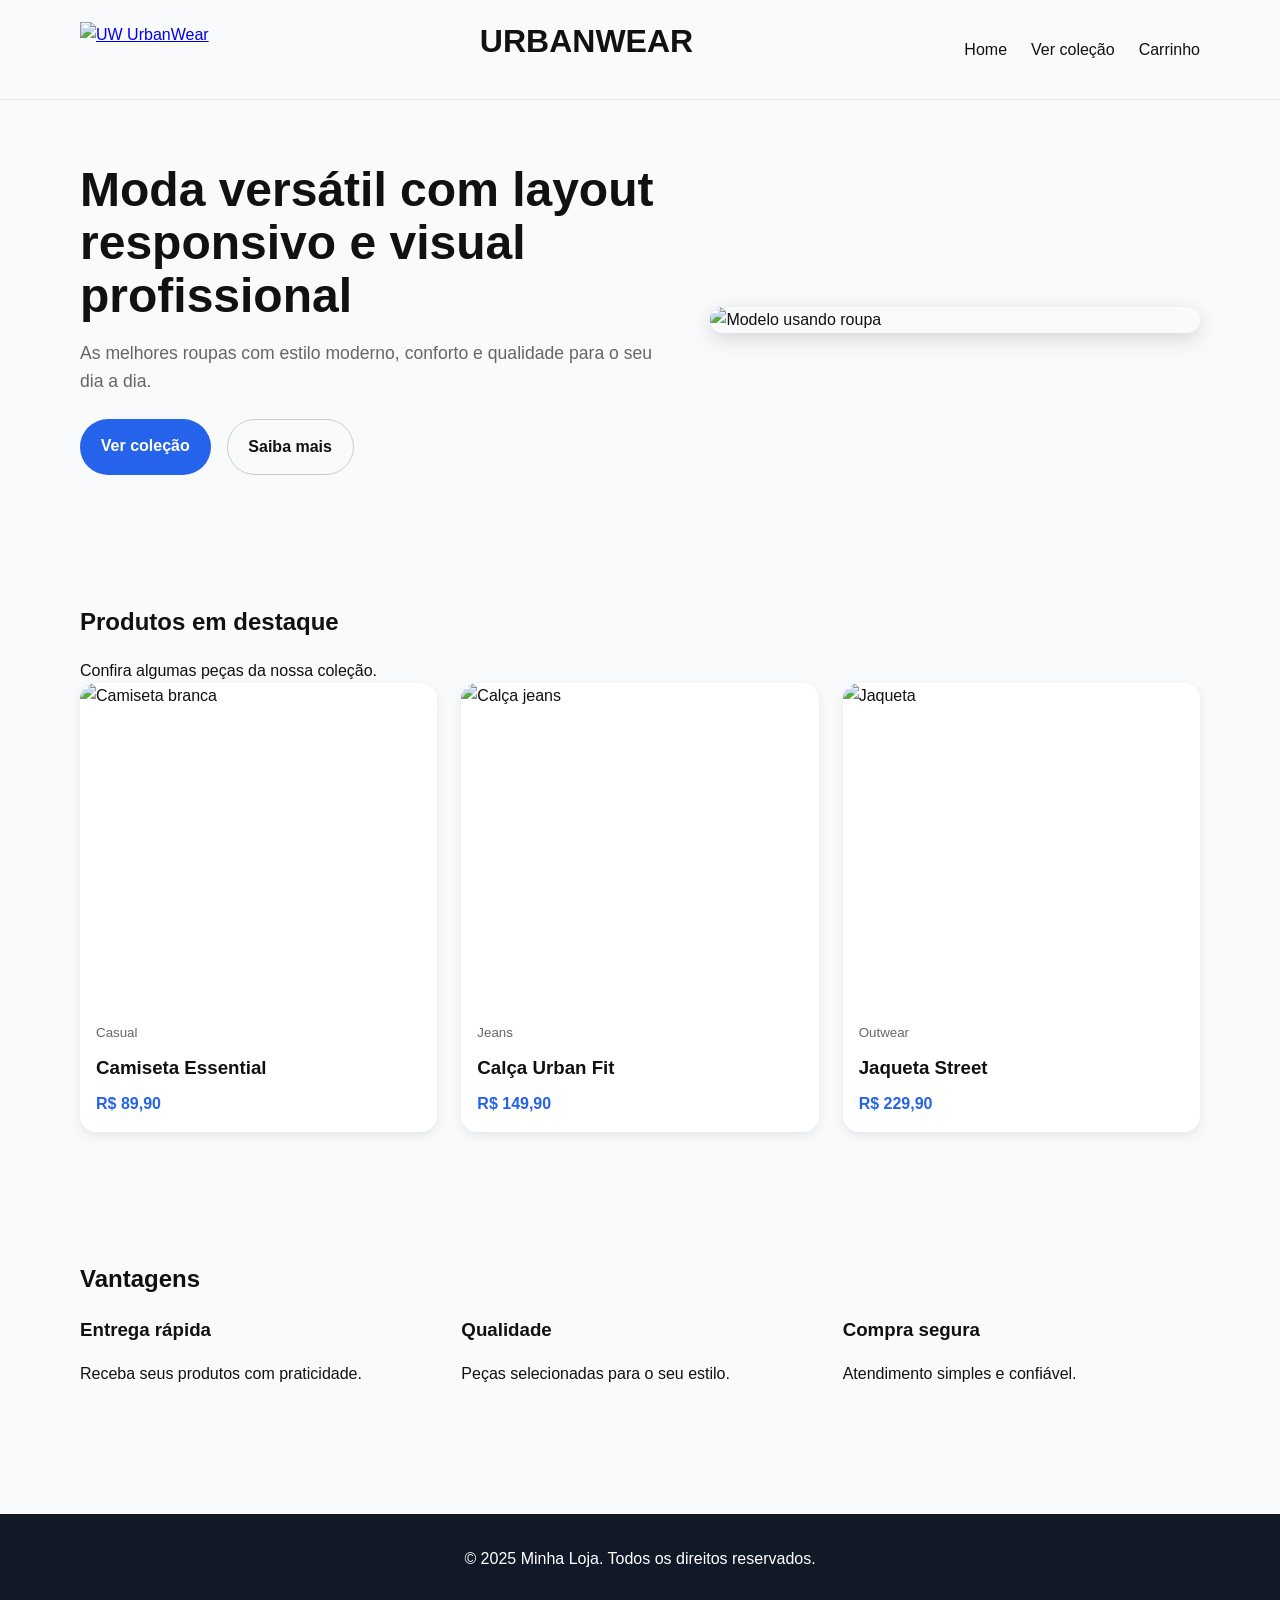
==== index.html @ 3ba78c01 "Add files via upload" ====
<!DOCTYPE html>
<html lang="pt-BR">
  
<head>
  <meta charset="UTF-8">
  <title>Loja</title>

  <link rel="stylesheet" href="css/variables.css">
  <link rel="stylesheet" href="css/reset.css">
  <link rel="stylesheet" href="css/base.css">
  <link rel="stylesheet" href="css/layout.css">
  <link rel="stylesheet" href="css/utilities.css">
  <link rel="stylesheet" href="css/header.css">
  <link rel="stylesheet" href="css/card.css">
  <link rel="stylesheet" href="css/benefits.css">
  <link rel="stylesheet" href="css/hero.css">
  <link rel="stylesheet" href="css/footer.css">
</head>

<body>

<header>
  <div class="container header-inner">

    <a href="#" class="logo">
      <img 
        src="https://cdn.dribbble.com/userupload/3165307/file/original-8e481ab283e1c5581937e04d4cde539e.jpg"
        alt="UW UrbanWear"
      >
    </a>

    <h1>URBANWEAR</h1>
    
    <ul class="nav-links">
      <li><a href="#">Home</a></li>
      <li>
        <a href="produtos.html" target="_blank">
          Ver coleção
          
        </a>
      </li>

      <li><a href="carrinho.html">Carrinho</a></li>
    </ul>

  </div>
</header>

<section class="hero">
  <div class="container hero-inner">

    <div class="hero-copy">
      <h2>Moda versátil com layout responsivo e visual profissional</h2>

      <p>
        As melhores roupas com estilo moderno, conforto e qualidade
        para o seu dia a dia.
      </p>

      <div class="hero-actions">
        <a href="#" class="btn btn-primary">Ver coleção</a>

        <a href="#" class="btn btn-secondary">Saiba mais</a>
      </div>
    </div>

    <div class="hero-image">
      <img
        src="https://images.unsplash.com/photo-1529139574466-a303027c1d8b?q=80&w=1200&auto=format&fit=crop"
        alt="Modelo usando roupa"
      >
    </div>

  </div>
</section>

<section class="products" id="produtos">
  <div class="container">
    <h2>Produtos em destaque</h2>
    <p>Confira algumas peças da nossa coleção.</p>

    <div class="cards-grid">

      <article class="card">
        <img 
          src="https://images.unsplash.com/photo-1521572163474-6864f9cf17ab?q=80&w=800&auto=format&fit=crop" 
          alt="Camiseta branca"
        >

        <div class="card-body">
          <small>Casual</small>
          <h3>Camiseta Essential</h3>
          <p class="price">R$ 89,90</p>
        </div>
      </article>

      <article class="card">
        <img 
          src="https://images.unsplash.com/photo-1541099649105-f69ad21f3246?q=80&w=800&auto=format&fit=crop" 
          alt="Calça jeans"
        >

        <div class="card-body">
          <small>Jeans</small>
          <h3>Calça Urban Fit</h3>
          <p class="price">R$ 149,90</p>
        </div>
      </article>

      <article class="card">
        <img 
          src="https://images.unsplash.com/photo-1515886657613-9f3515b0c78f?q=80&w=800&auto=format&fit=crop" 
          alt="Jaqueta"
        >

        <div class="card-body">
          <small>Outwear</small>
          <h3>Jaqueta Street</h3>
          <p class="price">R$ 229,90</p>
        </div>
      </article>

    </div>
  </div>
</section>

<section class="benefits">
  <div class="container">
    <h2>Vantagens</h2>

    <div class="benefits-grid">

      <div class="benefit-card">
        <h3>Entrega rápida</h3>
        <p>Receba seus produtos com praticidade.</p>
      </div>

      <div class="benefit-card">
        <h3>Qualidade</h3>
        <p>Peças selecionadas para o seu estilo.</p>
      </div>

      <div class="benefit-card">
        <h3>Compra segura</h3>
        <p>Atendimento simples e confiável.</p>
      </div>

    </div>
  </div>
</section>

<footer>
  <div class="container text-center">
    <p>&copy; 2025 Minha Loja. Todos os direitos reservados.</p>
  </div>
</footer>

</body>
</html>
---- css/base.css ----
body {
  font-family: Arial, sans-serif;
  color: #111;
  background: #f8fafc;
  line-height: 1.6;
}

section {
  padding: 4rem 0;
}

h1,
h2,
h3 {
  margin-bottom: 1rem;
}

img {
  max-width: 100%;
}
---- css/layout.css ----
.container {
  width: min(1120px, 90%);
  margin: 0 auto;
}

.cards-grid {
  display: grid;
  grid-template-columns: repeat(auto-fit, minmax(240px, 1fr));
  gap: 1.5rem;
}

.benefits-grid {
  display: grid;
  grid-template-columns: repeat(auto-fit, minmax(220px, 1fr));
  gap: 1.5rem;
}
---- css/header.css ----
header {
  border-bottom: 1px solid #e5e7eb;
  padding: 1rem 0;
}

.header-inner {
  display: flex;
  justify-content: space-between;
  align-items: center;
}

.nav-links {
  display: flex;
  gap: 1.5rem;
  list-style: none;
}

.nav-links a {
  text-decoration: none;
  color: #111;
  font-weight: 500;
}
.logo img {
  height: 55px;
  display: block;
}
---- css/card.css ----
.card {
  background: white;
  border-radius: 16px;
  overflow: hidden;
  box-shadow: 0 4px 12px rgba(0,0,0,0.08);
}

.card img {
  width: 100%;
  height: 320px;
  object-fit: cover;
  display: block;
}

.card-body {
  padding: 1rem;
}

.card-body small {
  color: #666;
}

.card-body h3 {
  margin: 0.5rem 0;
}

.price {
  color: #2563eb;
  font-weight: bold;
}
.btn-cart{
  display:block;
  text-align:center;
  margin-top:12px;
  padding:12px;
  background:#111827;
  color:white;
  text-decoration:none;
  border-radius:30px;
  font-weight:bold;
  transition:0.3s;
}

.btn-cart:hover{
  background:#2563eb;
}
---- css/hero.css ----
.hero {
  padding: 4rem 0;
}

.hero-inner {
  display: grid;
  grid-template-columns: 1.1fr 0.9fr;
  gap: 2rem;
  align-items: center;
}

.hero-copy h2 {
  font-size: 3rem;
  margin-bottom: 1rem;
  line-height: 1.1;
}

.hero-copy p {
  color: #666;
  margin-bottom: 1.5rem;
  line-height: 1.6;
  font-size: 1.1rem;
}

.hero-actions {
  display: flex;
  gap: 1rem;
}

.btn {
  padding: 0.9rem 1.3rem;
  border-radius: 999px;
  text-decoration: none;
  font-weight: bold;
  display: inline-block;
}

.btn-primary {
  background: #2563eb;
  color: #fff;
}

.btn-secondary {
  border: 1px solid #ccc;
  color: #111;
}

.hero-image img {
  width: 100%;
  max-width: 500px;
  border-radius: 16px;
  display: block;
  box-shadow: 0 6px 20px rgba(0,0,0,0.15);
}

@media (max-width: 768px) {
  .hero-inner {
    grid-template-columns: 1fr;
    text-align: center;
  }

  .hero-actions {
    justify-content: center;
  }

  .hero-copy h2 {
    font-size: 2.2rem;
  }
}
---- css/footer.css ----
footer {
  background: #111827;
  color: white;
  padding: 2rem 0;
  margin-top: 4rem;
}

.text-center {
  text-align: center;
}
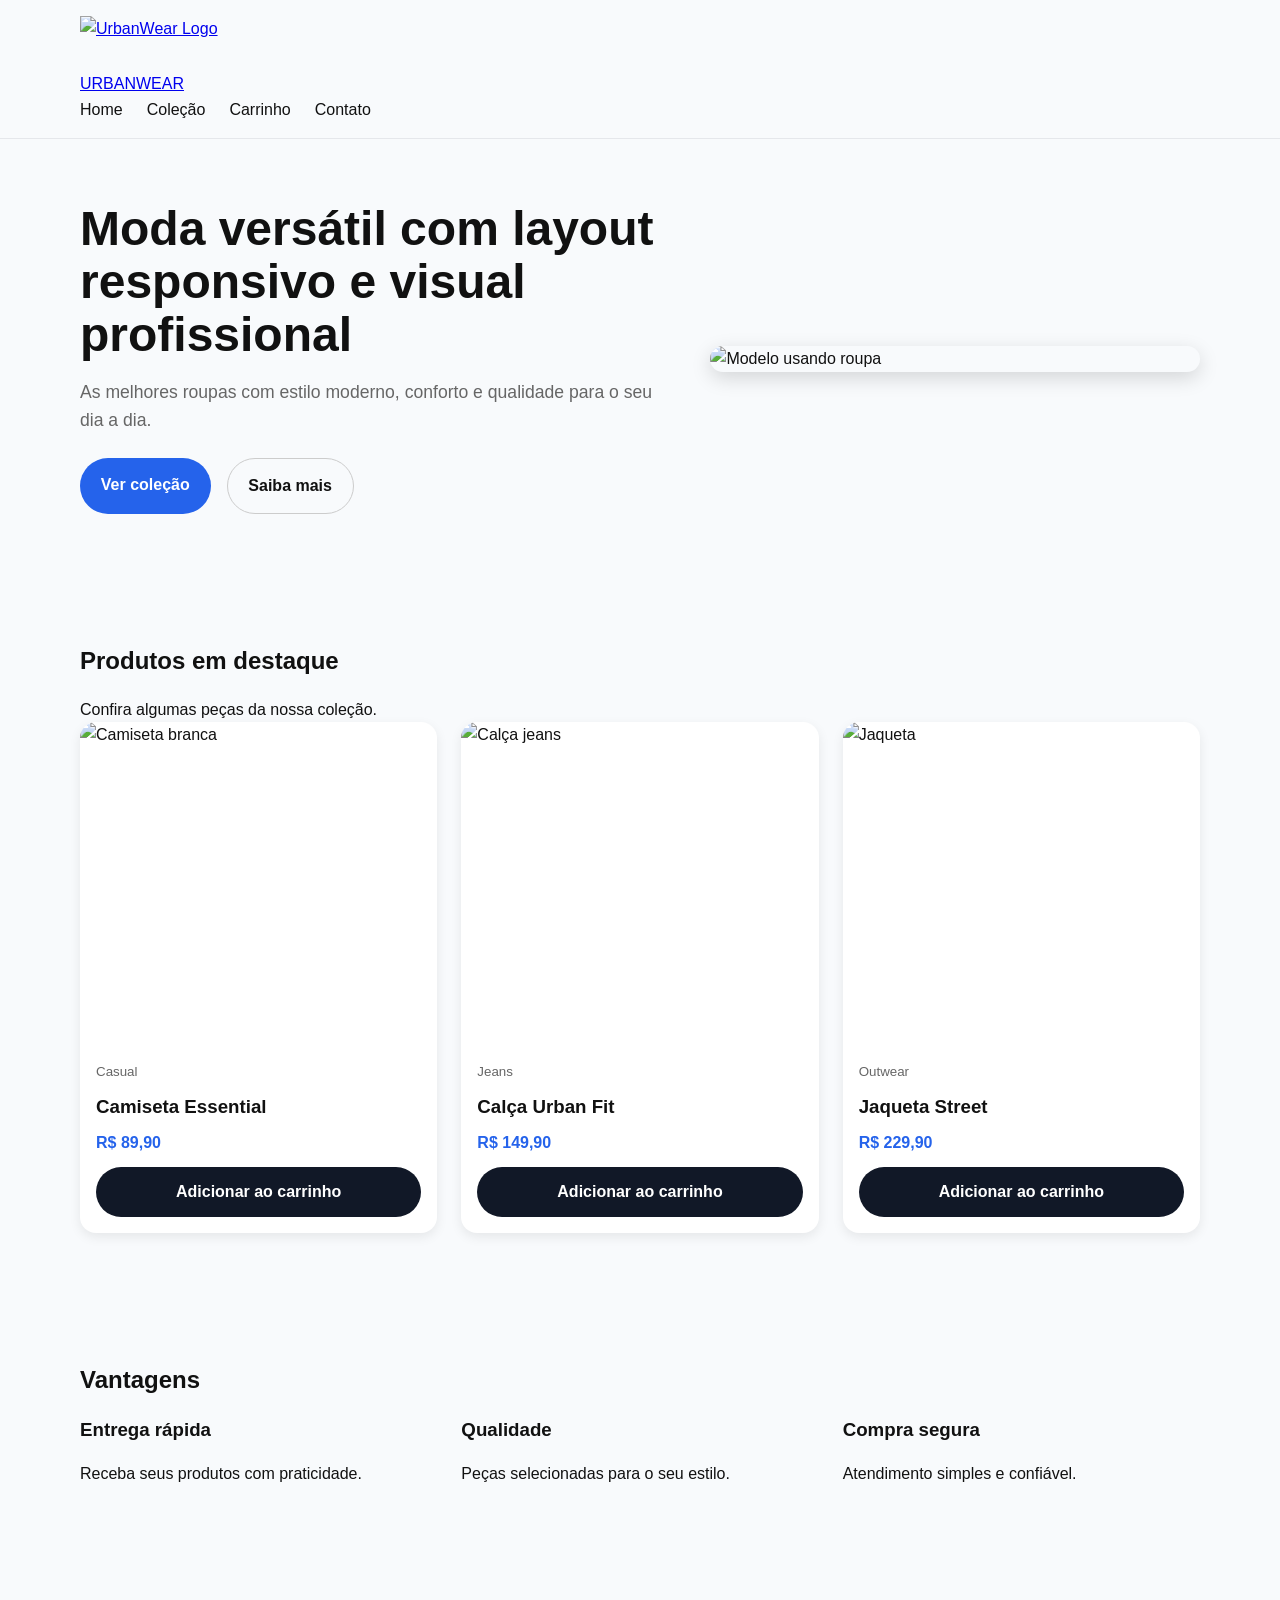
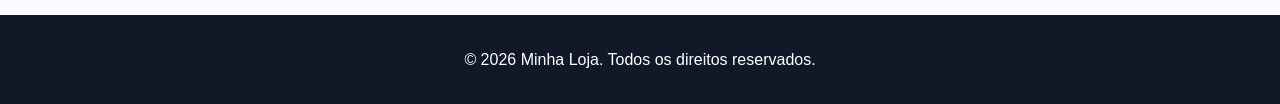
==== commit 39afdecc: "Add files via upload" ====
--- a/index.html
+++ b/index.html
@@ -19,31 +19,55 @@
 
 <body>
 
-<header>
-  <div class="container header-inner">
-
-    <a href="#" class="logo">
-      <img 
-        src="https://cdn.dribbble.com/userupload/3165307/file/original-8e481ab283e1c5581937e04d4cde539e.jpg"
-        alt="UW UrbanWear"
-      >
+<header class="navbar">
+
+  <div class="container navbar-container">
+     <a href="index.html" class="logo">
+
+  <img 
+    src="https://cdn.dribbble.com/userupload/3165307/file/original-8e481ab283e1c5581937e04d4cde539e.jpg"
+    alt="UrbanWear Logo"
+  >
+
+</a>
+    <a href="index.html" class="logo">
+      URBANWEAR
     </a>
 
-    <h1>URBANWEAR</h1>
-    
-    <ul class="nav-links">
-      <li><a href="#">Home</a></li>
-      <li>
-        <a href="produtos.html" target="_blank">
-          Ver coleção
-          
-        </a>
-      </li>
-
-      <li><a href="carrinho.html">Carrinho</a></li>
-    </ul>
-
-  </div>
+    <nav>
+
+      <ul class="nav-links">
+
+        <li>
+          <a href="index.html">
+            Home
+          </a>
+        </li>
+
+        <li>
+          <a href="produtos.html">
+            Coleção
+          </a>
+        </li>
+
+        <li>
+          <a href="carrinho.html">
+            Carrinho
+          </a>
+        </li>
+
+        <li>
+          <a href="#">
+            Contato
+          </a>
+        </li>
+
+      </ul>
+
+    </nav>
+
+  </div>
+
 </header>
 
 <section class="hero">
@@ -59,7 +83,7 @@
 
       <div class="hero-actions">
         <a href="#" class="btn btn-primary">Ver coleção</a>
-
+        
         <a href="#" class="btn btn-secondary">Saiba mais</a>
       </div>
     </div>
@@ -88,9 +112,12 @@
         >
 
         <div class="card-body">
-          <small>Casual</small>
-          <h3>Camiseta Essential</h3>
+          <small>Casual</small><h3 class="product-name">
+          Camiseta Essential</h3>
           <p class="price">R$ 89,90</p>
+          <a href="carrinho.html" class="btn-cart">
+         Adicionar ao carrinho
+         </a>
         </div>
       </article>
 
@@ -102,8 +129,11 @@
 
         <div class="card-body">
           <small>Jeans</small>
-          <h3>Calça Urban Fit</h3>
+        <h3 class="product-name">Calça Urban Fit</h3>
           <p class="price">R$ 149,90</p>
+          <a href="carrinho.html" class="btn-cart">
+          Adicionar ao carrinho
+         </a>
         </div>
       </article>
 
@@ -114,9 +144,12 @@
         >
 
         <div class="card-body">
-          <small>Outwear</small>
-          <h3>Jaqueta Street</h3>
+          <small>Outwear</small><h3 class="product-name">
+          Jaqueta Street</h3>
           <p class="price">R$ 229,90</p>
+          <a href="carrinho.html" class="btn-cart">
+          Adicionar ao carrinho
+         </a>
         </div>
       </article>
 
@@ -148,10 +181,45 @@
     </div>
   </div>
 </section>
+ <script>
+
+const buttons = document.querySelectorAll(".btn-cart");
+
+buttons.forEach(button => {
+
+  button.addEventListener("click", () => {
+
+    const card = button.closest(".card");
+
+    const name = card.querySelector(".product-name").innerText;
+
+    const price = card.querySelector(".price").innerText;
+
+    const image = card.querySelector("img").src;
+
+    const product = {
+      name,
+      price,
+      image
+    };
+
+    let cart = JSON.parse(localStorage.getItem("cart")) || [];
+
+    cart.push(product);
+
+    localStorage.setItem("cart", JSON.stringify(cart));
+
+    alert("Produto adicionado!");
+
+  });
+
+});
+
+</script>
 
 <footer>
   <div class="container text-center">
-    <p>&copy; 2025 Minha Loja. Todos os direitos reservados.</p>
+    <p>&copy; 2026 Minha Loja. Todos os direitos reservados.</p>
   </div>
 </footer>
 
